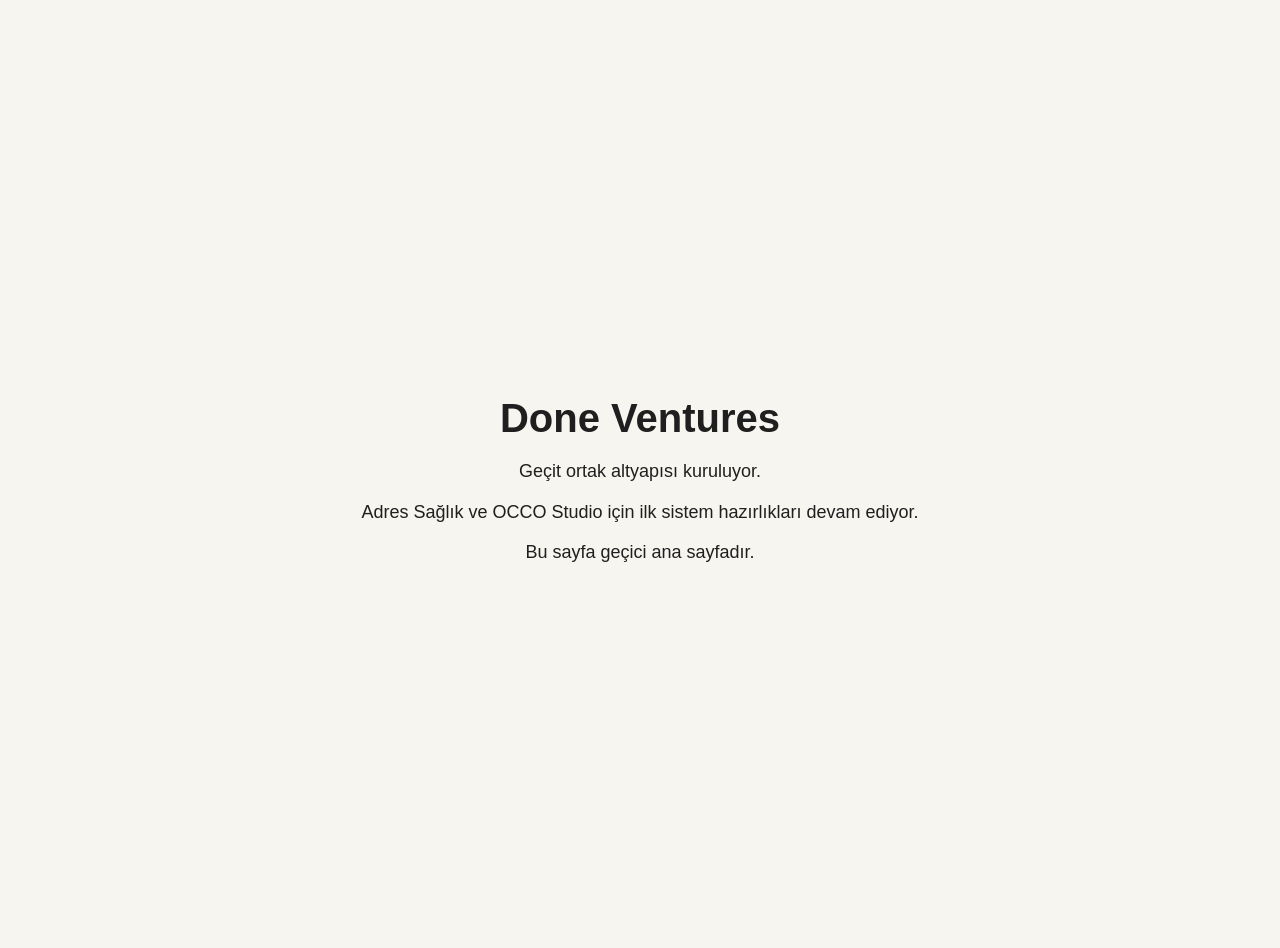
==== index.html @ b0d31196 "Create index.html" ====
<!doctype html>
<html lang="tr">
<head>
  <meta charset="UTF-8" />
  <meta name="viewport" content="width=device-width, initial-scale=1.0" />
  <title>Done Ventures</title>
  <style>
    body{
      margin:0;
      font-family: Arial, sans-serif;
      background:#f7f5ef;
      color:#1f1f1f;
      display:flex;
      align-items:center;
      justify-content:center;
      min-height:100vh;
      text-align:center;
      padding:24px;
    }
    .box{
      max-width:720px;
    }
    h1{
      font-size:40px;
      margin-bottom:16px;
    }
    p{
      font-size:18px;
      line-height:1.6;
      margin:0 0 12px;
    }
  </style>
</head>
<body>
  <div class="box">
    <h1>Done Ventures</h1>
    <p>Geçit ortak altyapısı kuruluyor.</p>
    <p>Adres Sağlık ve OCCO Studio için ilk sistem hazırlıkları devam ediyor.</p>
    <p>Bu sayfa geçici ana sayfadır.</p>
  </div>
</body>
</html>
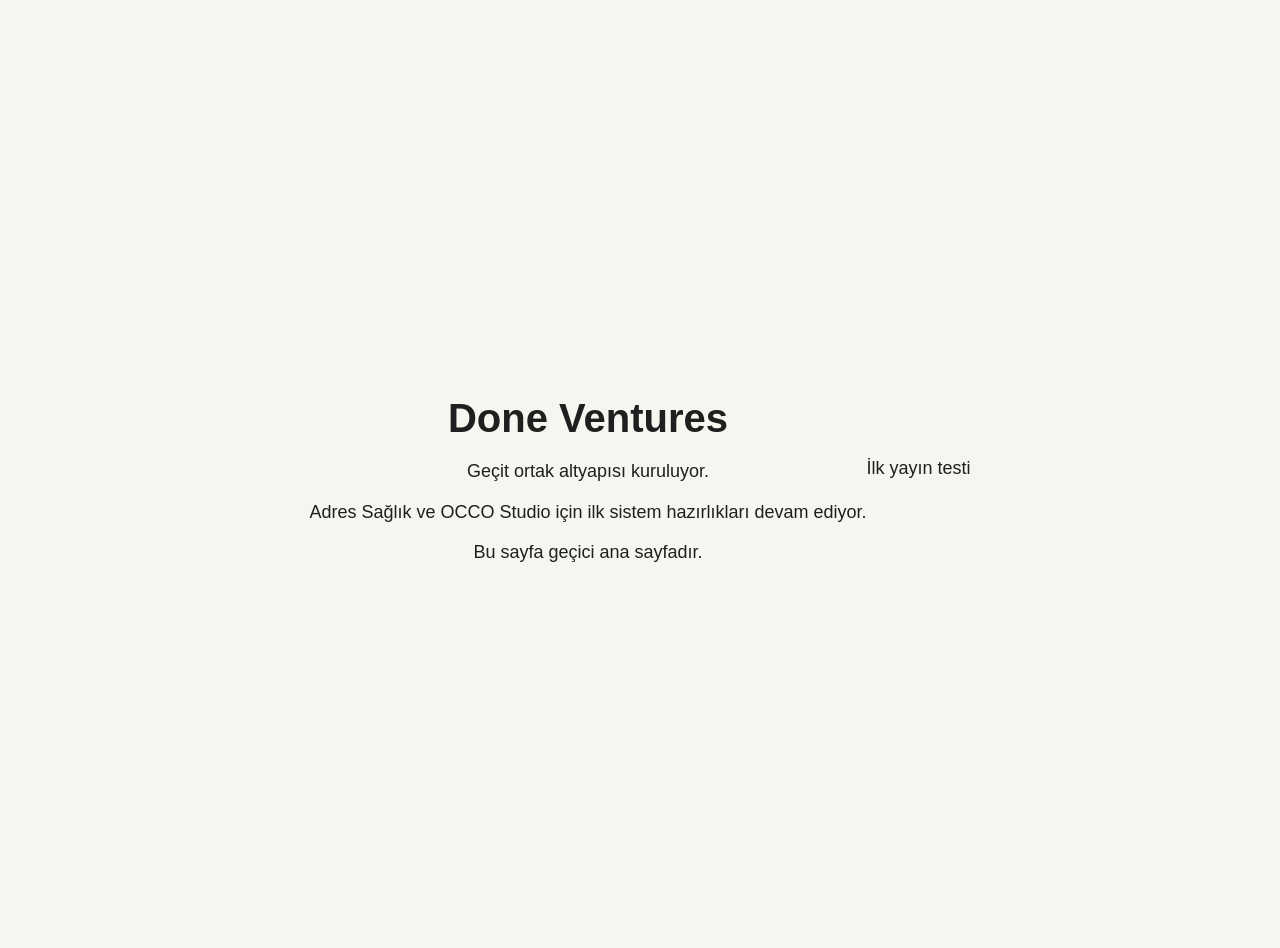
==== commit c68bdb98: "Update index.html" ====
--- a/index.html
+++ b/index.html
@@ -40,3 +40,4 @@
   </div>
 </body>
 </html>
+<p>İlk yayın testi</p>
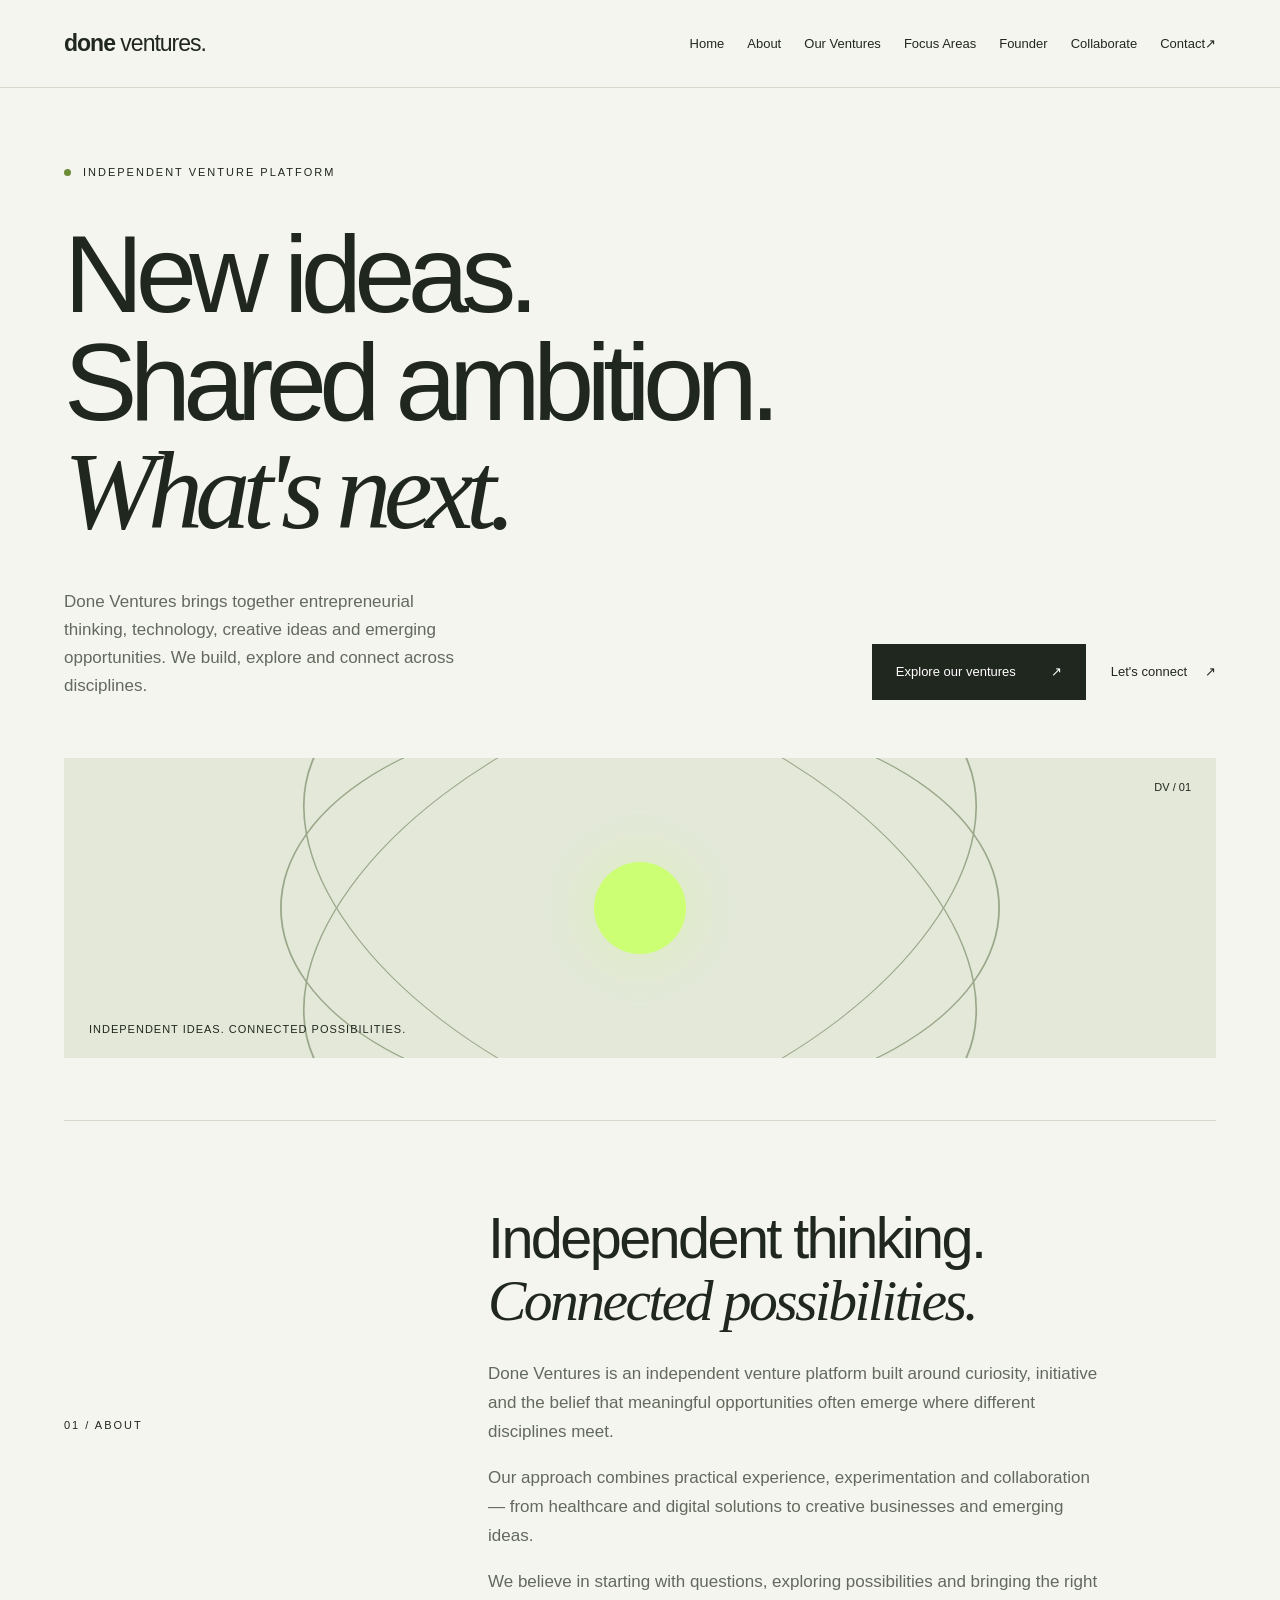
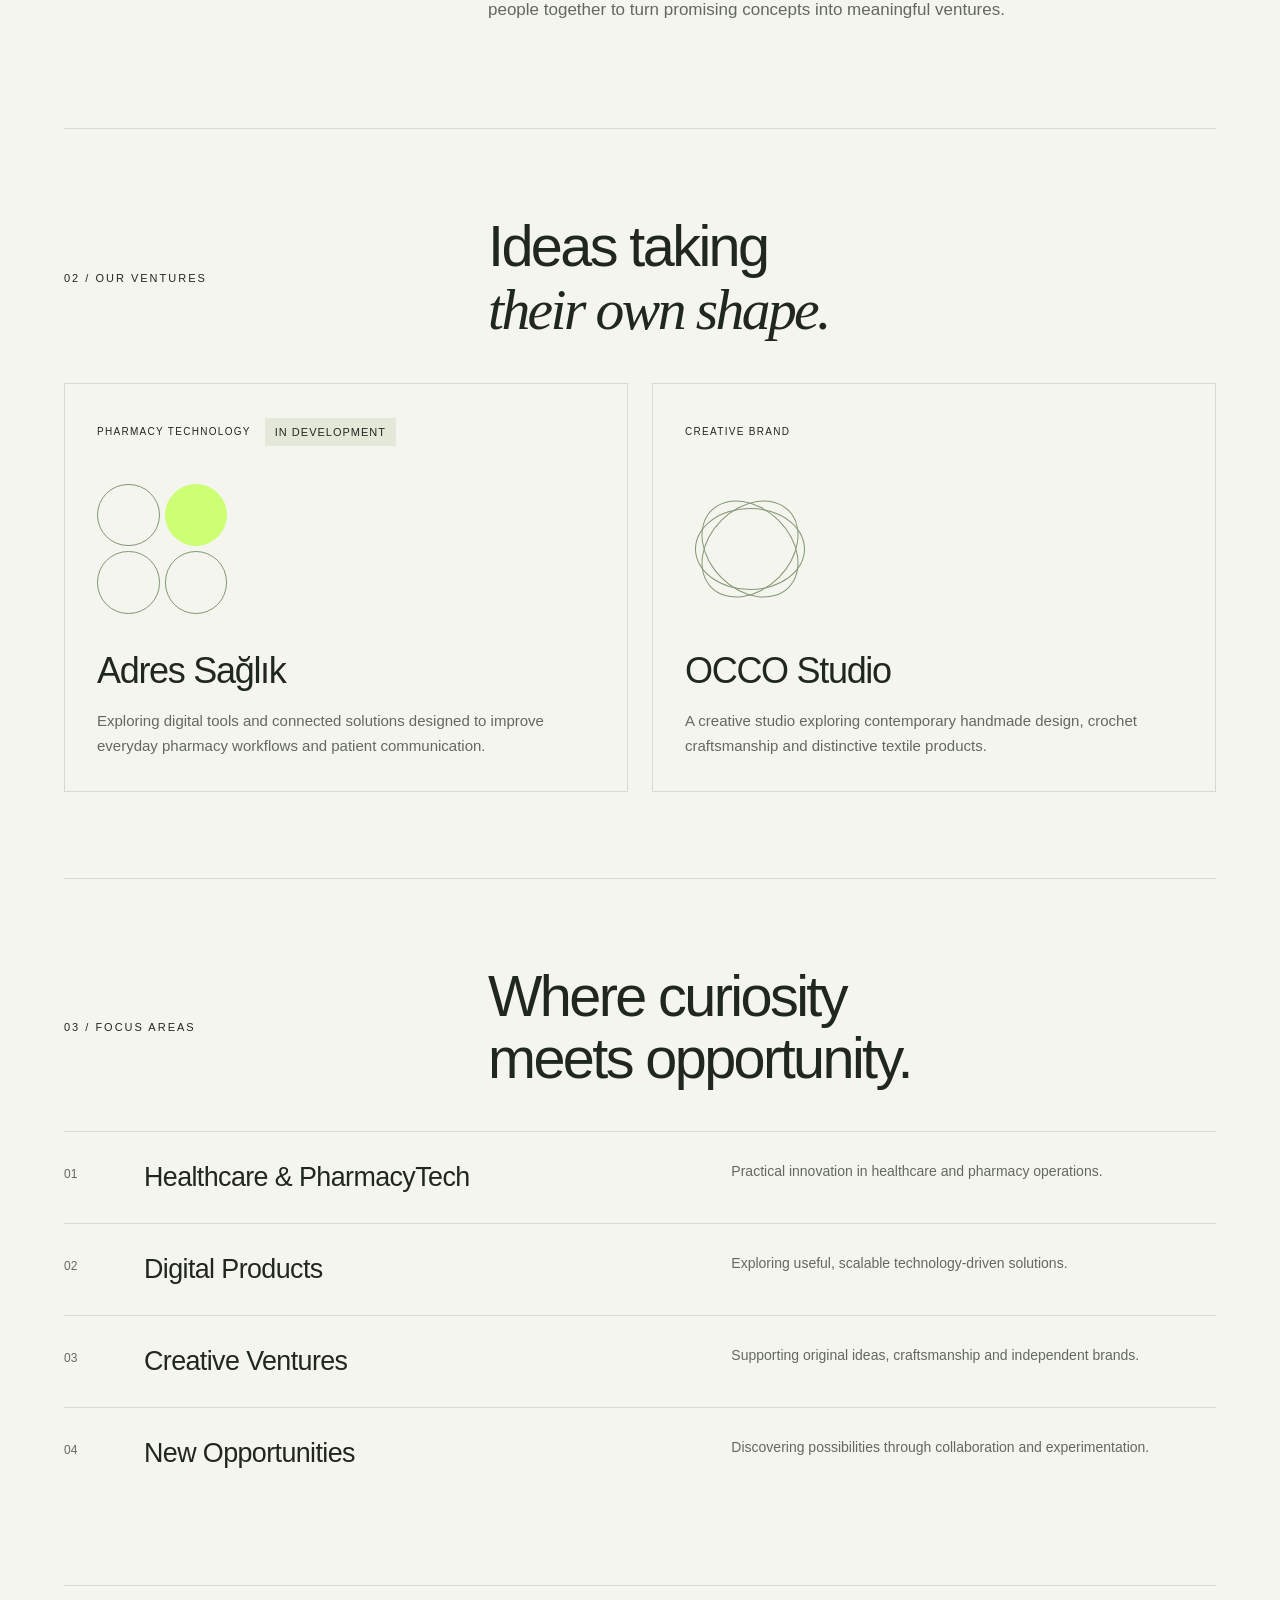
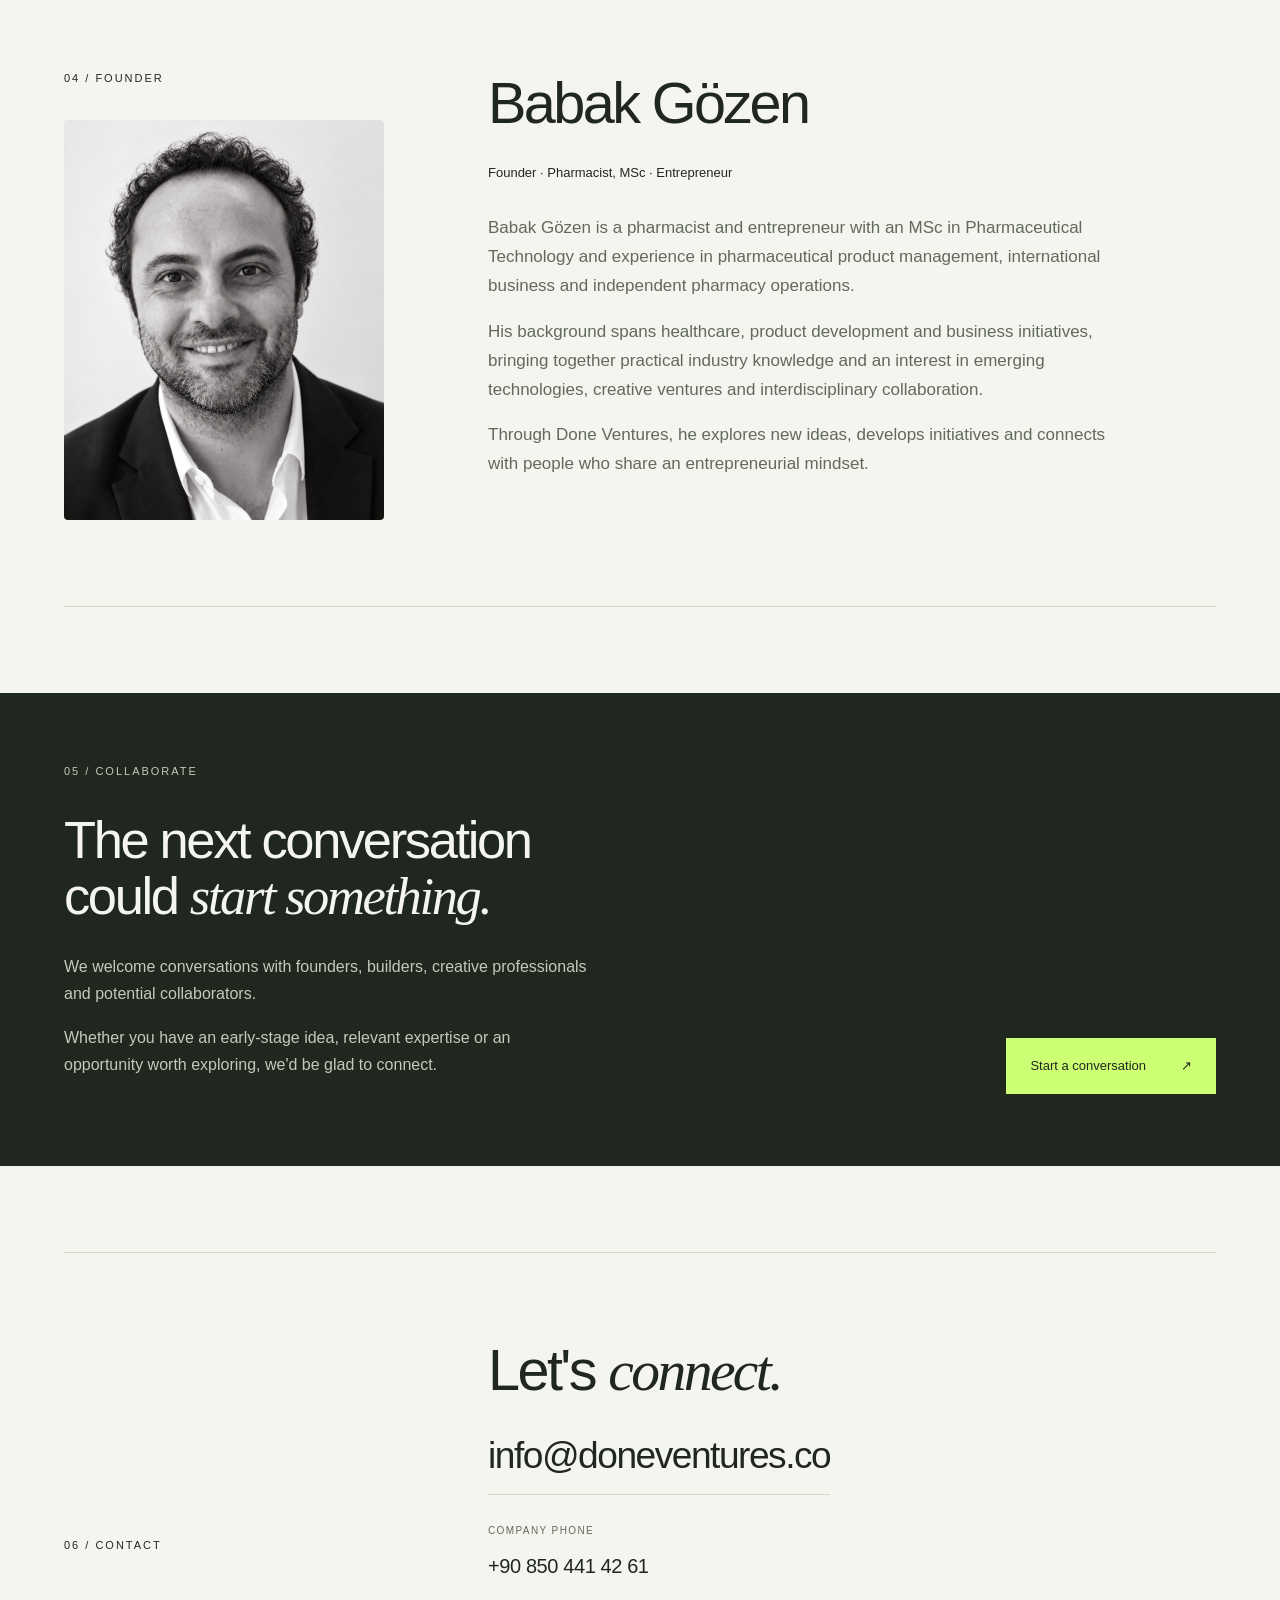
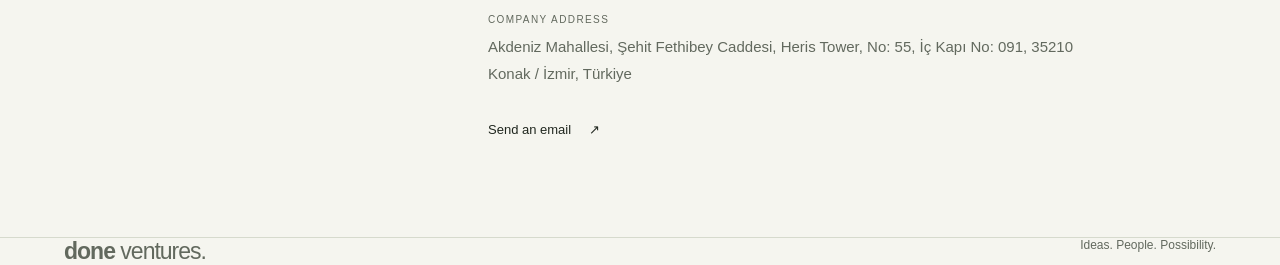
==== commit fd9e476f: "Publish approved Done Ventures V5 site and verified photo vCard" ====
--- a/index.html
+++ b/index.html
@@ -1,43 +1,44 @@
 <!doctype html>
-<html lang="tr">
+<html lang="en">
 <head>
-  <meta charset="UTF-8" />
-  <meta name="viewport" content="width=device-width, initial-scale=1.0" />
-  <title>Done Ventures</title>
-  <style>
-    body{
-      margin:0;
-      font-family: Arial, sans-serif;
-      background:#f7f5ef;
-      color:#1f1f1f;
-      display:flex;
-      align-items:center;
-      justify-content:center;
-      min-height:100vh;
-      text-align:center;
-      padding:24px;
-    }
-    .box{
-      max-width:720px;
-    }
-    h1{
-      font-size:40px;
-      margin-bottom:16px;
-    }
-    p{
-      font-size:18px;
-      line-height:1.6;
-      margin:0 0 12px;
-    }
-  </style>
+  <meta charset="utf-8">
+  <meta name="viewport" content="width=device-width, initial-scale=1">
+  <meta name="theme-color" content="#20271f">
+  <title>Done Ventures — Independent Venture Platform</title>
+  <meta name="description" content="Done Ventures brings together entrepreneurial thinking, technology, creative ideas and emerging opportunities. We build, explore and connect across disciplines.">
+  <meta property="og:type" content="website">
+  <meta property="og:site_name" content="Done Ventures">
+  <meta property="og:title" content="Done Ventures — Independent Venture Platform">
+  <meta property="og:description" content="Done Ventures brings together entrepreneurial thinking, technology, creative ideas and emerging opportunities. We build, explore and connect across disciplines.">
+  <meta property="og:locale" content="en_US">
+  <meta property="og:url" content="https://doneventures.co/">
+  <link rel="canonical" href="https://doneventures.co/">
+  <link rel="stylesheet" href="/styles.css">
+  <script src="/config.js" defer></script>
+  <script src="/script.js" defer></script>
 </head>
 <body>
-  <div class="box">
-    <h1>Done Ventures</h1>
-    <p>Geçit ortak altyapısı kuruluyor.</p>
-    <p>Adres Sağlık ve OCCO Studio için ilk sistem hazırlıkları devam ediyor.</p>
-    <p>Bu sayfa geçici ana sayfadır.</p>
-  </div>
-</body>
-</html>
-<p>İlk yayın testi</p>
+<a class="skip-link" href="#main">Skip to content</a>
+<header><a class="brand" href="/" aria-label="Done Ventures home">done<span> ventures.</span></a><button class="menu" type="button" aria-expanded="false" aria-controls="navigation">Menu</button>
+<nav id="navigation" aria-label="Main navigation"><a href="#home">Home</a><a href="#about">About</a><a href="#ventures">Our Ventures</a><a href="#focus">Focus Areas</a><a href="#founder">Founder</a><a href="#collaborate">Collaborate</a><a href="#contact">Contact <span aria-hidden="true">↗</span></a></nav></header>
+<main class="wrap" id="main">
+<section class="hero" id="home" aria-labelledby="home-title">
+<div class="eyebrow"><span class="dot" aria-hidden="true"></span> Independent venture platform</div>
+<h1 id="home-title">New ideas.<br>Shared ambition.<br><em>What's next.</em></h1>
+<div class="hero-bottom"><p>Done Ventures brings together entrepreneurial thinking, technology, creative ideas and emerging opportunities. We build, explore and connect across disciplines.</p><div class="actions"><a class="button" href="#ventures">Explore our ventures <span aria-hidden="true">↗</span></a><a class="text-link" href="#contact">Let's connect <span aria-hidden="true">↗</span></a></div></div>
+<div class="visual" aria-hidden="true"><div class="orbit"></div><div class="orbit two"></div><div class="orbit three"></div><div class="core"></div><span class="visual-label">INDEPENDENT IDEAS. CONNECTED POSSIBILITIES.</span><span class="visual-index">DV / 01</span></div>
+</section>
+<section id="about" aria-labelledby="about-title"><div class="section-grid"><div class="eyebrow">01 / About</div><div><h2 id="about-title">Independent thinking.<br><em>Connected possibilities.</em></h2><div class="body-copy"><p>Done Ventures is an independent venture platform built around curiosity, initiative and the belief that meaningful opportunities often emerge where different disciplines meet.</p><p>Our approach combines practical experience, experimentation and collaboration — from healthcare and digital solutions to creative businesses and emerging ideas.</p><p>We believe in starting with questions, exploring possibilities and bringing the right people together to turn promising concepts into meaningful ventures.</p></div></div></div></section>
+<section id="ventures" aria-labelledby="ventures-title"><div class="section-head"><div class="eyebrow">02 / Our ventures</div><h2 id="ventures-title">Ideas taking<br><em>their own shape.</em></h2></div><div class="venture-grid">
+<article class="venture-card"><div class="card-meta"><span class="eyebrow">Pharmacy technology</span><span class="badge">In development</span></div><div class="venture-symbol pharmacy" aria-hidden="true"><span></span><span></span><span></span><span></span></div><h3>Adres Sağlık</h3><p>Exploring digital tools and connected solutions designed to improve everyday pharmacy workflows and patient communication.</p></article>
+<article class="venture-card"><div class="card-meta"><span class="eyebrow">Creative brand</span></div><div class="venture-symbol textile" aria-hidden="true"><span></span><span></span><span></span></div><h3>OCCO Studio</h3><p>A creative studio exploring contemporary handmade design, crochet craftsmanship and distinctive textile products.</p></article></div></section>
+<section id="focus" aria-labelledby="focus-title"><div class="section-head"><div class="eyebrow">03 / Focus areas</div><h2 id="focus-title">Where curiosity<br>meets opportunity.</h2></div>
+<div class="focus-row"><span class="num">01</span><h3>Healthcare &amp; PharmacyTech</h3><p>Practical innovation in healthcare and pharmacy operations.</p></div>
+<div class="focus-row"><span class="num">02</span><h3>Digital Products</h3><p>Exploring useful, scalable technology-driven solutions.</p></div>
+<div class="focus-row"><span class="num">03</span><h3>Creative Ventures</h3><p>Supporting original ideas, craftsmanship and independent brands.</p></div>
+<div class="focus-row"><span class="num">04</span><h3>New Opportunities</h3><p>Discovering possibilities through collaboration and experimentation.</p></div></section>
+<section id="founder" aria-labelledby="founder-title"><div class="section-grid"><div><div class="eyebrow">04 / Founder</div><figure class="founder-photo" data-portrait="founder" hidden><template><img alt="Babak Gözen — founder portrait" width="640" height="800"></template></figure></div><div><h2 id="founder-title">Babak Gözen</h2><p class="founder-role">Founder · Pharmacist, MSc · Entrepreneur</p><div class="body-copy"><p>Babak Gözen is a pharmacist and entrepreneur with an MSc in Pharmaceutical Technology and experience in pharmaceutical product management, international business and independent pharmacy operations.</p><p>His background spans healthcare, product development and business initiatives, bringing together practical industry knowledge and an interest in emerging technologies, creative ventures and interdisciplinary collaboration.</p><p>Through Done Ventures, he explores new ideas, develops initiatives and connects with people who share an entrepreneurial mindset.</p></div></div></div></section>
+<section id="collaborate" aria-labelledby="collaborate-title"><div class="collaborate"><div class="eyebrow">05 / Collaborate</div><div class="collab-inner"><div><h2 id="collaborate-title">The next conversation<br>could <em>start something.</em></h2><p>We welcome conversations with founders, builders, creative professionals and potential collaborators.</p><p>Whether you have an early-stage idea, relevant expertise or an opportunity worth exploring, we'd be glad to connect.</p></div><a class="button light" href="#contact">Start a conversation <span aria-hidden="true">↗</span></a></div></div></section>
+<section id="contact" aria-labelledby="contact-title"><div class="section-grid"><div class="eyebrow">06 / Contact</div><div><h2 id="contact-title">Let's <em>connect.</em></h2><a class="email-link" data-email="corporate" href="mailto:info@doneventures.co">info@doneventures.co</a><div class="corporate-details"><div><span class="eyebrow">Company phone</span><a class="text-link corporate-phone" data-corporate-phone href="tel:+908504414261">+90 850 441 42 61</a></div><div><span class="eyebrow">Company address</span><address data-corporate-address>Akdeniz Mahallesi, Şehit Fethibey Caddesi, Heris Tower, No: 55, İç Kapı No: 091, 35210 Konak / İzmir, Türkiye</address></div></div><div class="contact-actions"><a class="text-link" data-email="corporate" href="mailto:info@doneventures.co">Send an email <span aria-hidden="true">↗</span></a><a class="text-link" data-linkedin hidden>LinkedIn <span aria-hidden="true">↗</span></a></div></div></div></section>
+</main><footer class="wrap"><a class="brand" href="/" aria-label="Done Ventures home">done<span> ventures.</span></a><span>Ideas. People. Possibility.</span></footer>
+</body></html>
--- a/styles.css
+++ b/styles.css
@@ -0,0 +1,22 @@
+:root{--paper:#f5f5ef;--ink:#20271f;--muted:#62695e;--line:#d6dacd;--accent:#ccff73}*{box-sizing:border-box}html{scroll-behavior:smooth;scroll-padding-top:90px}body{margin:0;background:var(--paper);color:var(--ink);font-family:Arial,Helvetica,sans-serif}a{color:inherit;text-decoration:none}button,input,textarea{font:inherit}header{height:88px;display:flex;align-items:center;justify-content:space-between;border-bottom:1px solid var(--line);padding:0 5vw;background:var(--paper)}.brand{font-size:23px;font-weight:700;letter-spacing:-1px}.brand span{font-weight:400}nav{display:flex;gap:28px;font-size:13px}nav a:hover{text-decoration:underline;text-underline-offset:6px}.menu{display:none;background:none;border:1px solid var(--line);padding:10px}.wrap{padding:0 5vw;max-width:1600px;margin:auto}.hero{padding:78px 0 62px;position:relative}.eyebrow{font-size:11px;letter-spacing:2px;text-transform:uppercase;display:flex;align-items:center;gap:12px}.dot{height:7px;width:7px;background:#6d8c38;border-radius:50%}h1{font-size:clamp(56px,8.6vw,132px);line-height:.98;letter-spacing:-.07em;font-weight:500;margin:42px 0}h1 em{font-family:Georgia,serif;font-weight:400}.hero-bottom{display:flex;justify-content:space-between;align-items:flex-end;gap:40px}.hero-bottom p{max-width:410px;color:var(--muted);font-size:17px;line-height:1.65;margin:0}.button{display:inline-flex;justify-content:space-between;gap:35px;align-items:center;background:var(--ink);color:white;padding:19px 24px;font-size:13px;border:0;cursor:pointer}.button:hover{background:#3d4935}.button.light{background:var(--accent);color:var(--ink)}.visual{height:300px;background:#e3e8d9;position:relative;overflow:hidden;margin-top:58px;display:flex;align-items:center;justify-content:center}.orbit{width:400px;height:400px;border:1px solid #9aa88a;border-radius:50%;position:absolute;transform:rotate(-25deg) scaleX(1.8)}.orbit.two{transform:rotate(25deg) scaleX(1.8)}.orbit.three{transform:scaleX(1.8)}.core{height:92px;width:92px;background:var(--accent);border-radius:50%;z-index:1;box-shadow:0 0 65px #ccff7355}.visual-label{position:absolute;bottom:23px;left:25px;font-size:11px;letter-spacing:1px}.visual-index{position:absolute;right:25px;top:23px;font-size:11px}section{padding:86px 0;border-top:1px solid var(--line)}.section-grid{display:grid;grid-template-columns:1fr 2fr;gap:60px}h2{font-size:clamp(36px,4.5vw,64px);font-weight:400;letter-spacing:-.045em;line-height:1.08;margin:0 0 28px}p{line-height:1.7;color:var(--muted)}.body-copy{max-width:620px;font-size:17px}.focus-head{display:flex;justify-content:space-between;align-items:start;margin-bottom:50px}.focus-head h2{max-width:650px}.focus-row{display:grid;grid-template-columns:70px 1fr 1fr;gap:30px;border-top:1px solid var(--line);padding:28px 0}.focus-row h3{font-size:25px;letter-spacing:-.6px;margin:0;font-weight:400}.focus-row p{margin:0;max-width:450px;font-size:14px}.num{font-size:12px;color:var(--muted);padding-top:7px}.collaborate{background:var(--ink);color:var(--paper);padding:72px 5vw;margin:0 -5vw}.collaborate p{color:#c3c9bc;max-width:530px}.collaborate .eyebrow{color:#c3c9bc;margin-bottom:35px}.collab-inner{display:flex;gap:60px;justify-content:space-between;align-items:end}.note{font-size:12px;line-height:1.6;color:var(--muted)}footer{display:flex;justify-content:space-between;gap:25px;flex-wrap:wrap;padding:28px 0;border-top:1px solid var(--line);font-size:12px;color:var(--muted)}.connect{max-width:660px;margin:0 auto;padding:70px 25px}.connect h1{font-size:72px}.connect-link{display:flex;justify-content:space-between;padding:22px 0;border-top:1px solid var(--line)}.status{font-size:13px;min-height:22px}:focus-visible{outline:2px solid #708d42;outline-offset:5px}@media(max-width:720px){header{height:74px;position:relative}.menu{display:block}nav{display:none;position:absolute;top:74px;left:0;right:0;background:var(--paper);padding:25px;z-index:5;border-bottom:1px solid var(--line)}nav.open{display:flex;flex-direction:column}.hero{padding-top:45px}h1{font-size:62px;margin:35px 0}.hero-bottom,.collab-inner,.focus-head{display:block}.hero-bottom .button{margin-top:25px}.visual{height:240px}.section-grid{grid-template-columns:1fr;gap:30px}section{padding:55px 0}.focus-row{grid-template-columns:35px 1fr;gap:15px}.focus-row p{grid-column:2}.focus-head .eyebrow{margin-bottom:25px}.collaborate{padding:50px 5vw}.collab-inner .button{margin-top:20px}.connect h1{font-size:58px}}@media(prefers-reduced-motion:reduce){html{scroll-behavior:auto}}
+/* V2: editorial layout, venture cards, accessible navigation and digital contact card. */
+[hidden]{display:none!important}a,button{-webkit-tap-highlight-color:transparent}h2 em{font-family:Georgia,serif;font-weight:400}section.hero{border-top:0}header{gap:24px}nav{gap:clamp(14px,1.8vw,28px)}nav a{white-space:nowrap;min-height:44px;display:flex;align-items:center}.brand{white-space:nowrap}.skip-link{position:absolute;left:20px;top:-90px;z-index:20;background:var(--ink);color:white;padding:15px}.skip-link:focus{top:15px}.actions{display:flex;align-items:center;gap:25px;flex-wrap:wrap}.text-link{display:inline-flex;align-items:center;gap:18px;min-height:44px;font-size:13px}.text-link:hover{text-decoration:underline;text-underline-offset:6px}.button{min-height:56px;line-height:1.4}.section-grid>*{min-width:0}.section-head{display:grid;grid-template-columns:1fr 2fr;gap:60px;margin-bottom:42px}.section-head h2{margin:0}.body-copy p:first-child{margin-top:0}.venture-grid{display:grid;grid-template-columns:1fr 1fr;gap:24px}.venture-card{border:1px solid var(--line);padding:32px;display:flex;flex-direction:column;align-items:start}.card-meta{display:flex;gap:14px;align-items:center;flex-wrap:wrap;min-height:32px}.card-meta .eyebrow{font-size:10px;letter-spacing:1.3px}.badge{font-size:11px;letter-spacing:1px;text-transform:uppercase;padding:8px 10px;background:#e3e8d9;color:var(--ink)}.venture-card h3{font-size:36px;letter-spacing:-1.3px;font-weight:400;margin:0 0 16px}.venture-card p{font-size:15px;max-width:480px;margin:0}.venture-symbol{height:130px;width:130px;margin:36px 0;position:relative}.pharmacy{display:grid;grid-template-columns:1fr 1fr;gap:5px}.pharmacy span{border:1px solid #839775;border-radius:50%}.pharmacy span:nth-child(2){background:var(--accent);border-color:var(--accent)}.textile span{position:absolute;inset:10px 24px;border:1px solid #839775;border-radius:50%;transform:rotate(45deg)}.textile span:nth-child(2){transform:rotate(-45deg)}.textile span:nth-child(3){transform:rotate(90deg)}.focus-row{grid-template-columns:50px 1.15fr 1fr}.focus-row h3{font-size:clamp(21px,2.1vw,28px);line-height:1.3}.founder-role{color:var(--ink);font-size:13px;margin:0 0 30px}.founder-photo{margin:36px 0 0;max-width:320px}.founder-photo img{display:block;width:100%;height:auto}.collab-inner>div{max-width:760px}.collab-inner .button{flex-shrink:0}.collaborate h2{font-size:clamp(36px,4.1vw,61px)}.email-link{font-size:clamp(20px,2.9vw,42px);letter-spacing:-.04em;display:inline-block;overflow-wrap:anywhere;max-width:100%;line-height:1.4;border-bottom:1px solid var(--line);padding-bottom:12px}.email-link:hover{border-color:var(--ink)}.contact-actions{display:flex;gap:28px;margin-top:20px}.connect{max-width:600px;padding:60px 25px 28px}.connect h1{font-size:clamp(62px,9vw,90px);margin:38px 0 28px}.connect-role{color:var(--ink);font-size:17px;margin:0 0 5px}.connect-subtitle{font-size:14px;margin:0 0 32px}.save-contact{width:100%;font-size:16px;min-height:64px}.save-contact:hover{background:#b8ef5d}.connect-links{margin-top:26px}.connect-link{min-height:86px;gap:18px;align-items:center}.connect-link strong{font-size:15px;font-weight:400;display:block}.connect-link small{display:block;font-size:12px;color:var(--muted);margin-top:7px;overflow-wrap:anywhere}.connect-link>span:first-child{min-width:0}.connect-link:hover{background:#eceee4}.connect .note{margin-top:24px}.connect-footer{font-size:11px;color:var(--muted);text-align:center;padding:10px 25px 35px}:focus-visible{outline-color:#58732e;outline-width:3px}.collaborate :focus-visible{outline-color:var(--accent)}
+@media(min-width:1600px){.collaborate{margin:0;padding-left:55px;padding-right:55px}}
+@media(max-width:1100px){header{height:auto;min-height:74px;position:relative;flex-wrap:wrap;padding-top:15px;padding-bottom:15px}.menu{display:none;min-height:44px}.js .menu{display:block}nav{display:flex;position:static;width:100%;flex-wrap:wrap;gap:10px 22px}.js nav{display:none;position:absolute;top:100%;left:0;right:0;width:auto;background:var(--paper);padding:18px 5vw;z-index:5;border-bottom:1px solid var(--line)}.js nav.open{display:flex;flex-direction:column;align-items:stretch}.collab-inner{display:block}.collab-inner .button{margin-top:22px}.hero-bottom{align-items:start}.hero-bottom p{max-width:430px}.actions{flex-direction:column;align-items:start;gap:12px}.section-grid,.section-head{gap:36px}.venture-card{padding:26px}}
+@media(max-width:720px){.hero h1{font-size:clamp(48px,10.5vw,74px)}.hero-bottom .button{margin-top:0}.hero-bottom .actions{margin-top:26px}.section-head{grid-template-columns:1fr;gap:26px}.venture-grid{grid-template-columns:1fr}.venture-card{padding:25px}.venture-symbol{height:100px;width:100px;margin:25px 0}.focus-row{grid-template-columns:30px 1fr}.focus-row p{grid-column:2}.section-grid{gap:26px}.visual-label{font-size:9px;max-width:220px;line-height:1.6}.connect-page header{gap:12px}.connect-page header>.text-link{font-size:11px}.connect-page header .brand{font-size:21px}.connect{padding:42px 22px 22px}.connect h1{font-size:64px}footer .brand{font-size:21px}.collaborate h2 br{display:none}.actions{gap:9px}.hero-bottom p{font-size:16px}.section-head h2{font-size:40px}}
+@media(max-width:360px){.connect-page header>.text-link{gap:7px}.connect-page header .brand{font-size:19px}.connect h1{font-size:58px}.button{gap:18px}.section-head h2,h2{font-size:34px}.venture-card h3{font-size:32px}}
+
+/* V3: optional square portrait. Hidden until a supplied real image loads. */
+.connect-photo{margin:28px 0 0;width:112px;max-width:100%}
+.connect-photo img{display:block;width:100%;height:auto;aspect-ratio:1;object-fit:cover}
+
+/* V4: restrained local portraits; existing layout, typography and palette preserved. */
+.founder-photo img,.connect-photo img{border-radius:4px}
+@media(max-width:720px){.founder-photo{max-width:280px;margin-top:28px}}
+
+/* V5: corporate contact details in the existing editorial contact column. */
+.corporate-details{display:grid;gap:26px;margin-top:30px;max-width:620px}
+.corporate-details .eyebrow{font-size:10px;letter-spacing:1.4px;color:var(--muted);margin-bottom:8px}
+.corporate-phone{font-size:20px;letter-spacing:-.02em;overflow-wrap:anywhere}
+.corporate-details address{font-style:normal;color:var(--muted);font-size:15px;line-height:1.8;overflow-wrap:anywhere}
+.contact-actions{flex-wrap:wrap}
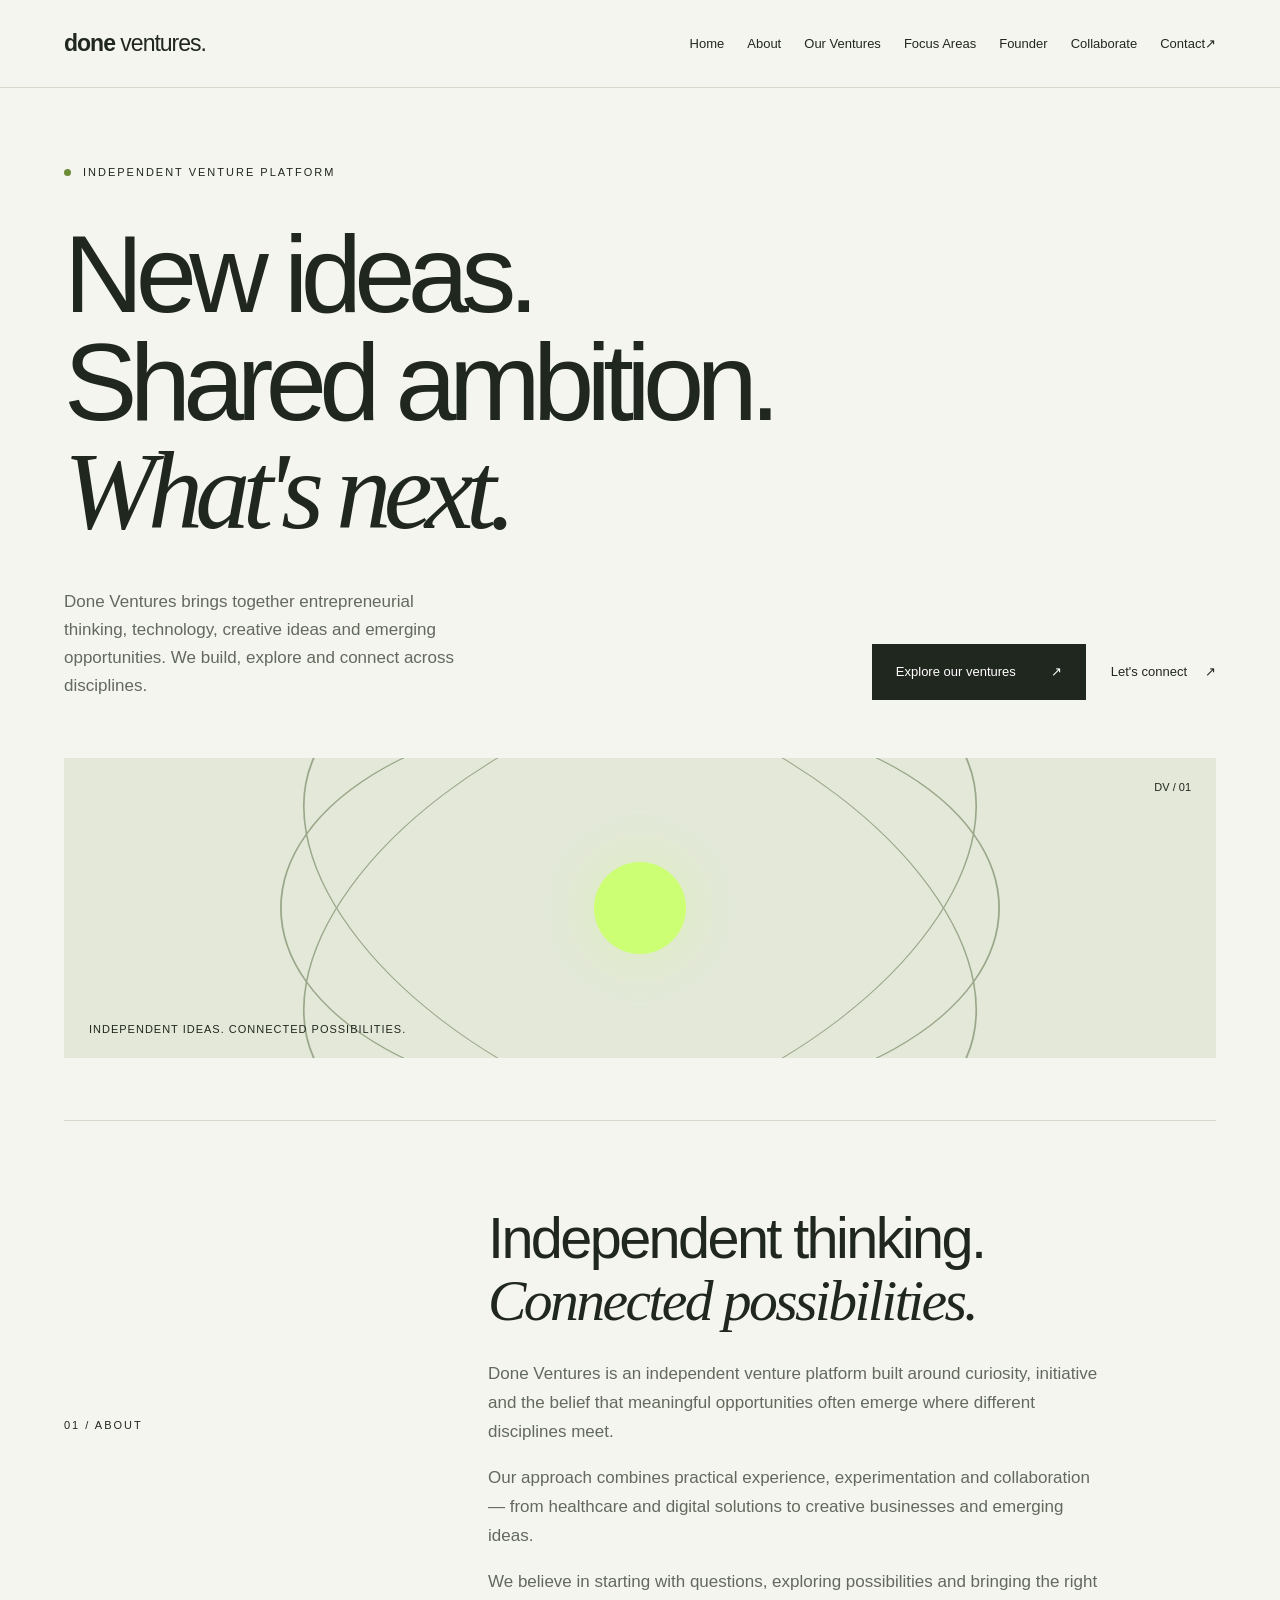
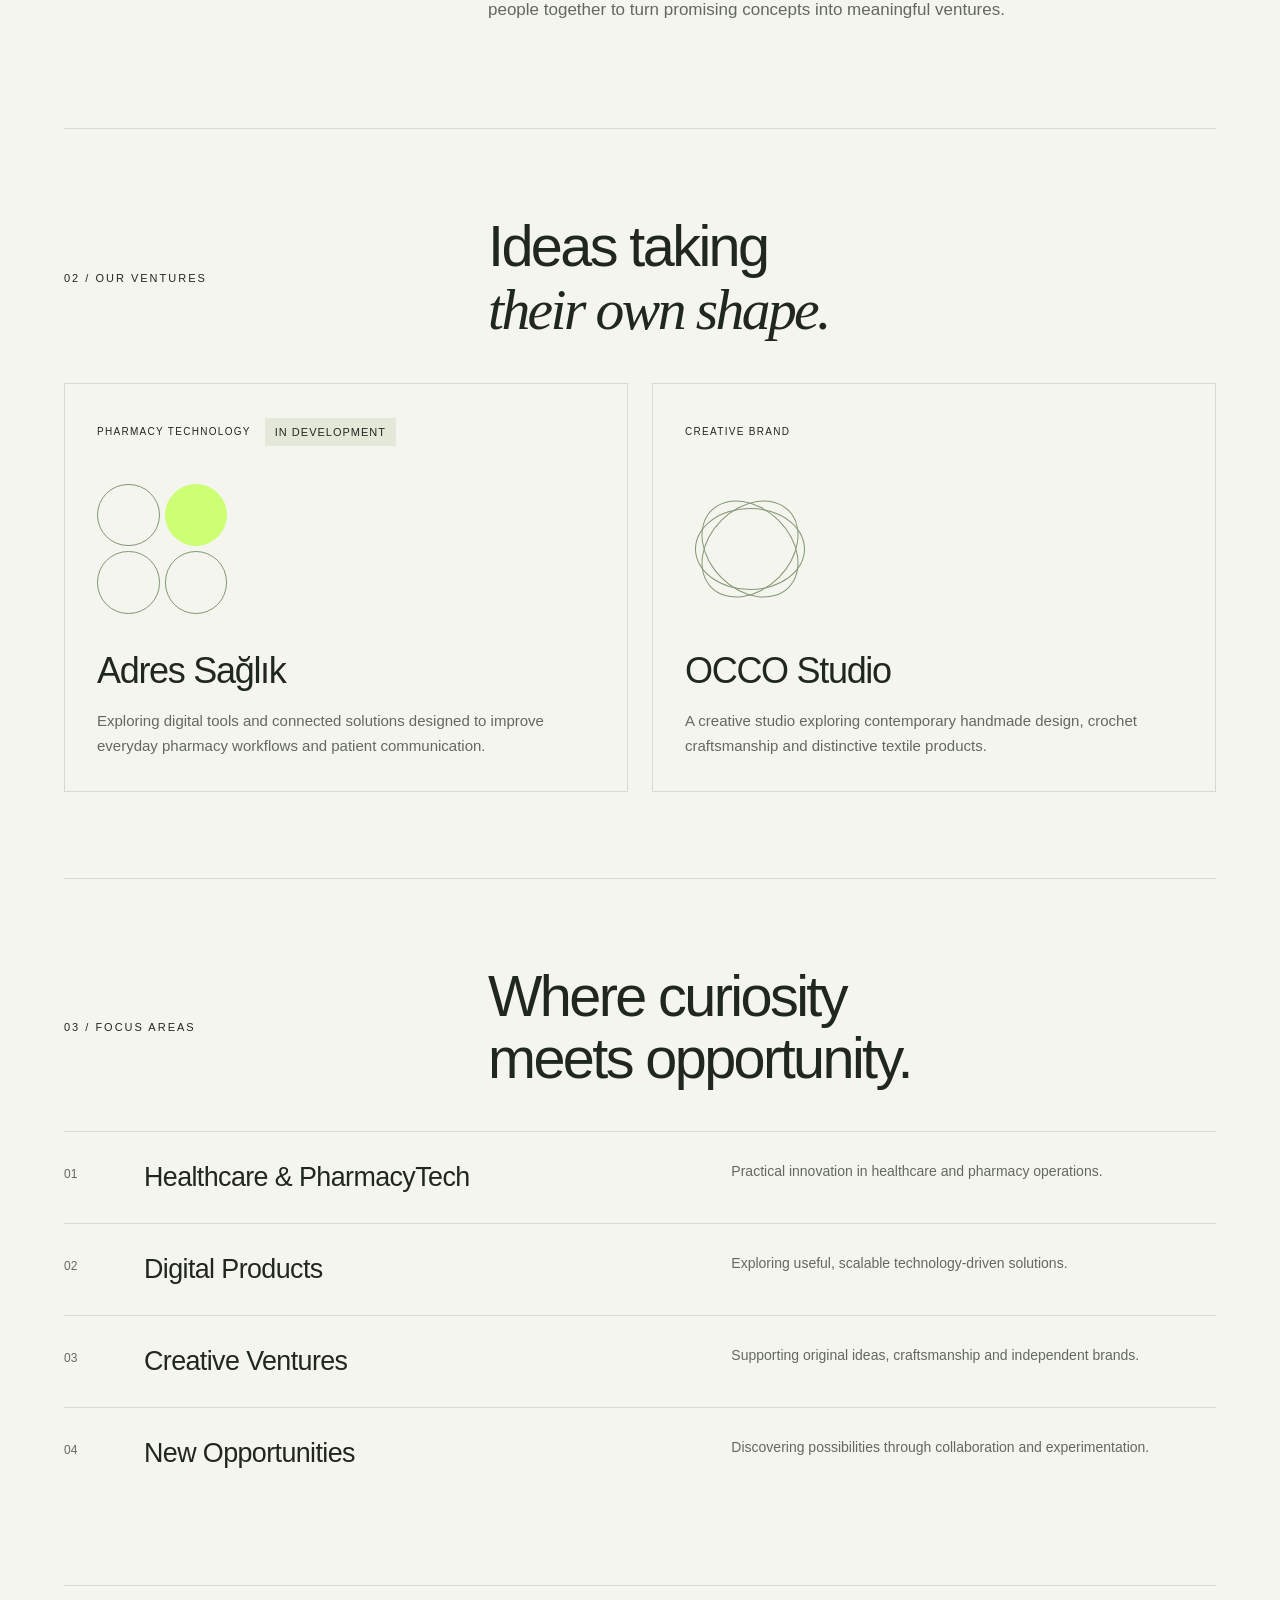
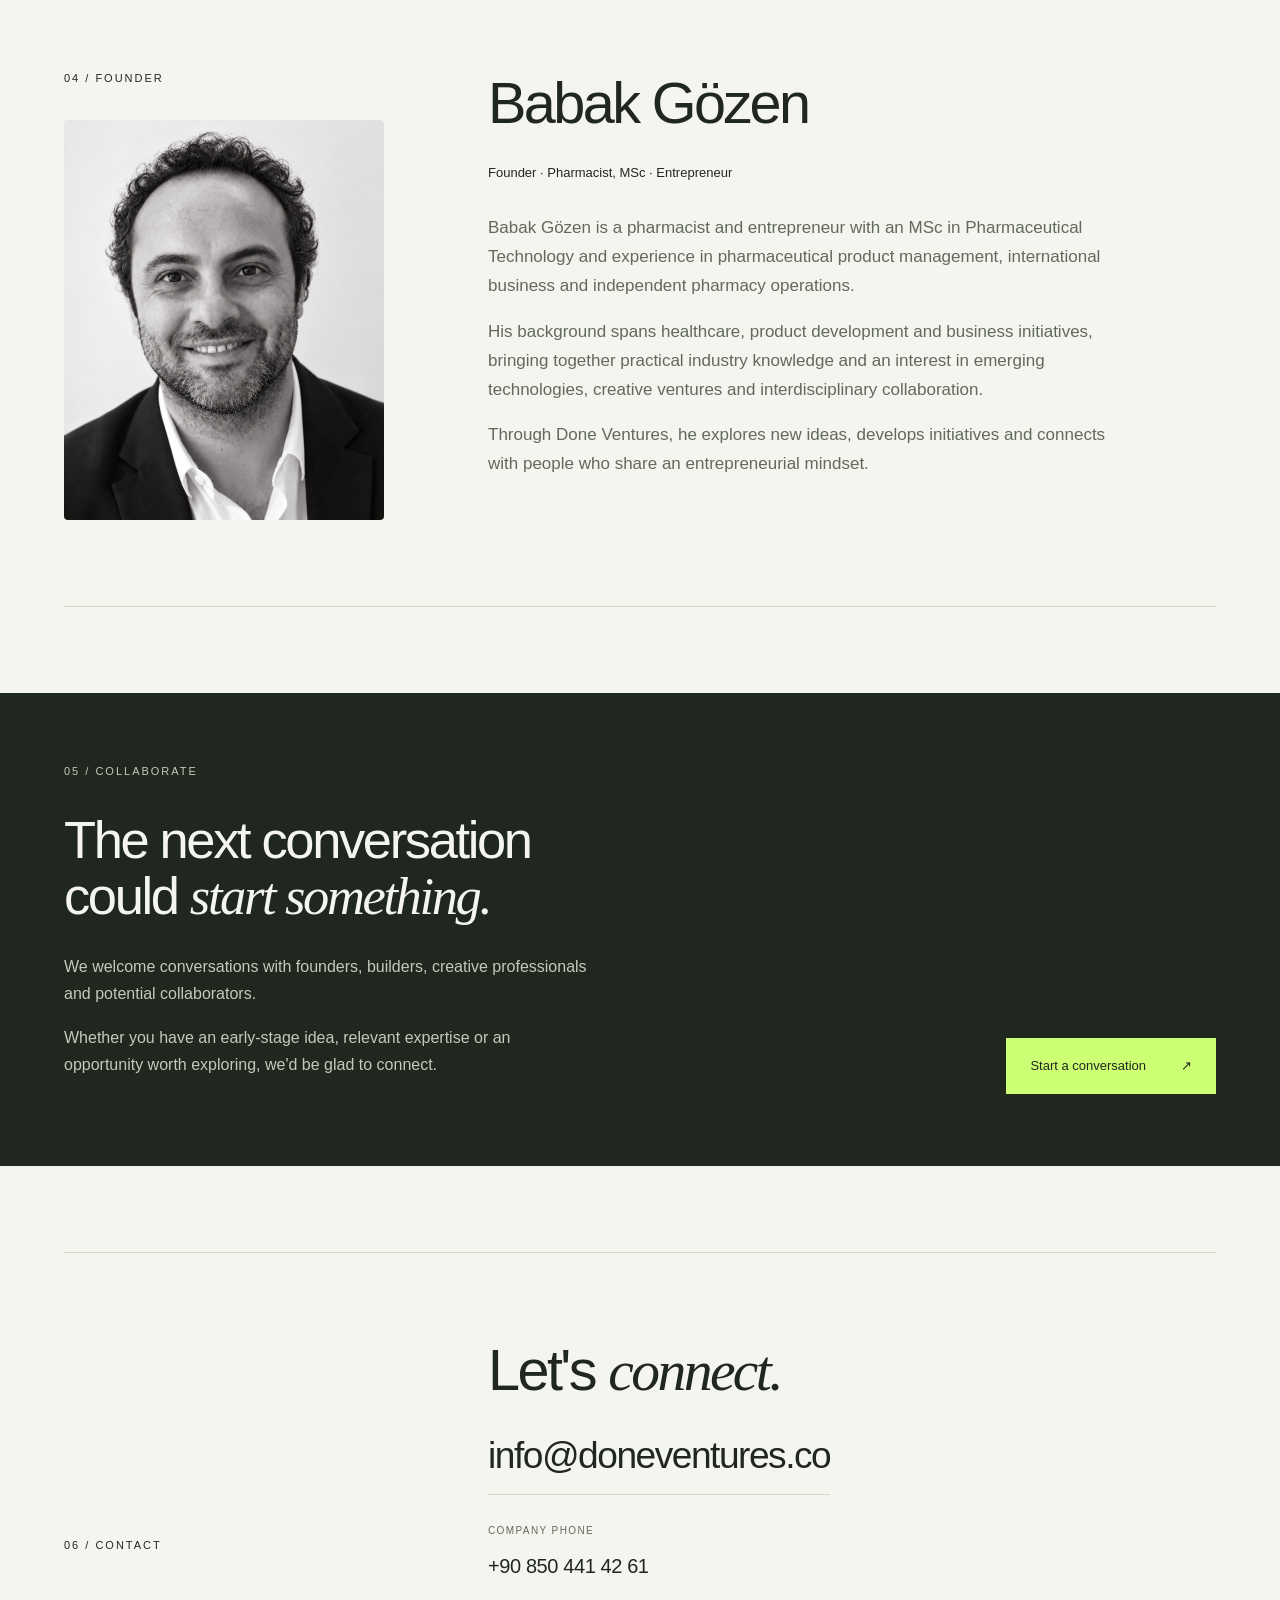
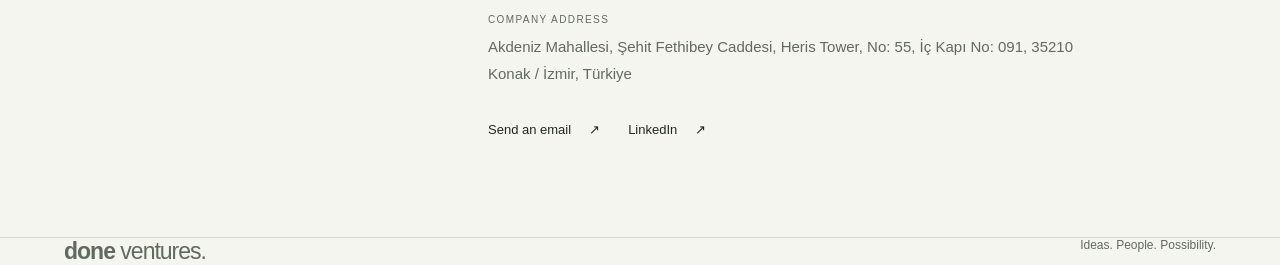
==== commit 057c95c5: "Complete corporate LinkedIn and SEO sharing metadata for V7" ====
--- a/index.html
+++ b/index.html
@@ -10,6 +10,12 @@
   <meta property="og:site_name" content="Done Ventures">
   <meta property="og:title" content="Done Ventures — Independent Venture Platform">
   <meta property="og:description" content="Done Ventures brings together entrepreneurial thinking, technology, creative ideas and emerging opportunities. We build, explore and connect across disciplines.">
+  <meta property="og:image" content="https://doneventures.co/assets/done-ventures-og.png">
+  <meta property="og:image:width" content="1200">
+  <meta property="og:image:height" content="630">
+  <meta property="og:image:alt" content="Done Ventures. Independent thinking. Connected possibilities.">
+  <meta name="twitter:card" content="summary_large_image">
+  <meta name="twitter:image" content="https://doneventures.co/assets/done-ventures-og.png">
   <meta property="og:locale" content="en_US">
   <meta property="og:url" content="https://doneventures.co/">
   <link rel="canonical" href="https://doneventures.co/">
@@ -39,6 +45,6 @@
 <div class="focus-row"><span class="num">04</span><h3>New Opportunities</h3><p>Discovering possibilities through collaboration and experimentation.</p></div></section>
 <section id="founder" aria-labelledby="founder-title"><div class="section-grid"><div><div class="eyebrow">04 / Founder</div><figure class="founder-photo" data-portrait="founder" hidden><template><img alt="Babak Gözen — founder portrait" width="640" height="800"></template></figure></div><div><h2 id="founder-title">Babak Gözen</h2><p class="founder-role">Founder · Pharmacist, MSc · Entrepreneur</p><div class="body-copy"><p>Babak Gözen is a pharmacist and entrepreneur with an MSc in Pharmaceutical Technology and experience in pharmaceutical product management, international business and independent pharmacy operations.</p><p>His background spans healthcare, product development and business initiatives, bringing together practical industry knowledge and an interest in emerging technologies, creative ventures and interdisciplinary collaboration.</p><p>Through Done Ventures, he explores new ideas, develops initiatives and connects with people who share an entrepreneurial mindset.</p></div></div></div></section>
 <section id="collaborate" aria-labelledby="collaborate-title"><div class="collaborate"><div class="eyebrow">05 / Collaborate</div><div class="collab-inner"><div><h2 id="collaborate-title">The next conversation<br>could <em>start something.</em></h2><p>We welcome conversations with founders, builders, creative professionals and potential collaborators.</p><p>Whether you have an early-stage idea, relevant expertise or an opportunity worth exploring, we'd be glad to connect.</p></div><a class="button light" href="#contact">Start a conversation <span aria-hidden="true">↗</span></a></div></div></section>
-<section id="contact" aria-labelledby="contact-title"><div class="section-grid"><div class="eyebrow">06 / Contact</div><div><h2 id="contact-title">Let's <em>connect.</em></h2><a class="email-link" data-email="corporate" href="mailto:info@doneventures.co">info@doneventures.co</a><div class="corporate-details"><div><span class="eyebrow">Company phone</span><a class="text-link corporate-phone" data-corporate-phone href="tel:+908504414261">+90 850 441 42 61</a></div><div><span class="eyebrow">Company address</span><address data-corporate-address>Akdeniz Mahallesi, Şehit Fethibey Caddesi, Heris Tower, No: 55, İç Kapı No: 091, 35210 Konak / İzmir, Türkiye</address></div></div><div class="contact-actions"><a class="text-link" data-email="corporate" href="mailto:info@doneventures.co">Send an email <span aria-hidden="true">↗</span></a><a class="text-link" data-linkedin hidden>LinkedIn <span aria-hidden="true">↗</span></a></div></div></div></section>
+<section id="contact" aria-labelledby="contact-title"><div class="section-grid"><div class="eyebrow">06 / Contact</div><div><h2 id="contact-title">Let's <em>connect.</em></h2><a class="email-link" data-email="corporate" href="mailto:info@doneventures.co">info@doneventures.co</a><div class="corporate-details"><div><span class="eyebrow">Company phone</span><a class="text-link corporate-phone" data-corporate-phone href="tel:+908504414261">+90 850 441 42 61</a></div><div><span class="eyebrow">Company address</span><address data-corporate-address>Akdeniz Mahallesi, Şehit Fethibey Caddesi, Heris Tower, No: 55, İç Kapı No: 091, 35210 Konak / İzmir, Türkiye</address></div></div><div class="contact-actions"><a class="text-link" data-email="corporate" href="mailto:info@doneventures.co">Send an email <span aria-hidden="true">↗</span></a><a class="text-link" data-linkedin href="https://www.linkedin.com/company/doneventures-co/" target="_blank" rel="noopener noreferrer">LinkedIn <span aria-hidden="true">↗</span></a></div></div></div></section>
 </main><footer class="wrap"><a class="brand" href="/" aria-label="Done Ventures home">done<span> ventures.</span></a><span>Ideas. People. Possibility.</span></footer>
 </body></html>
